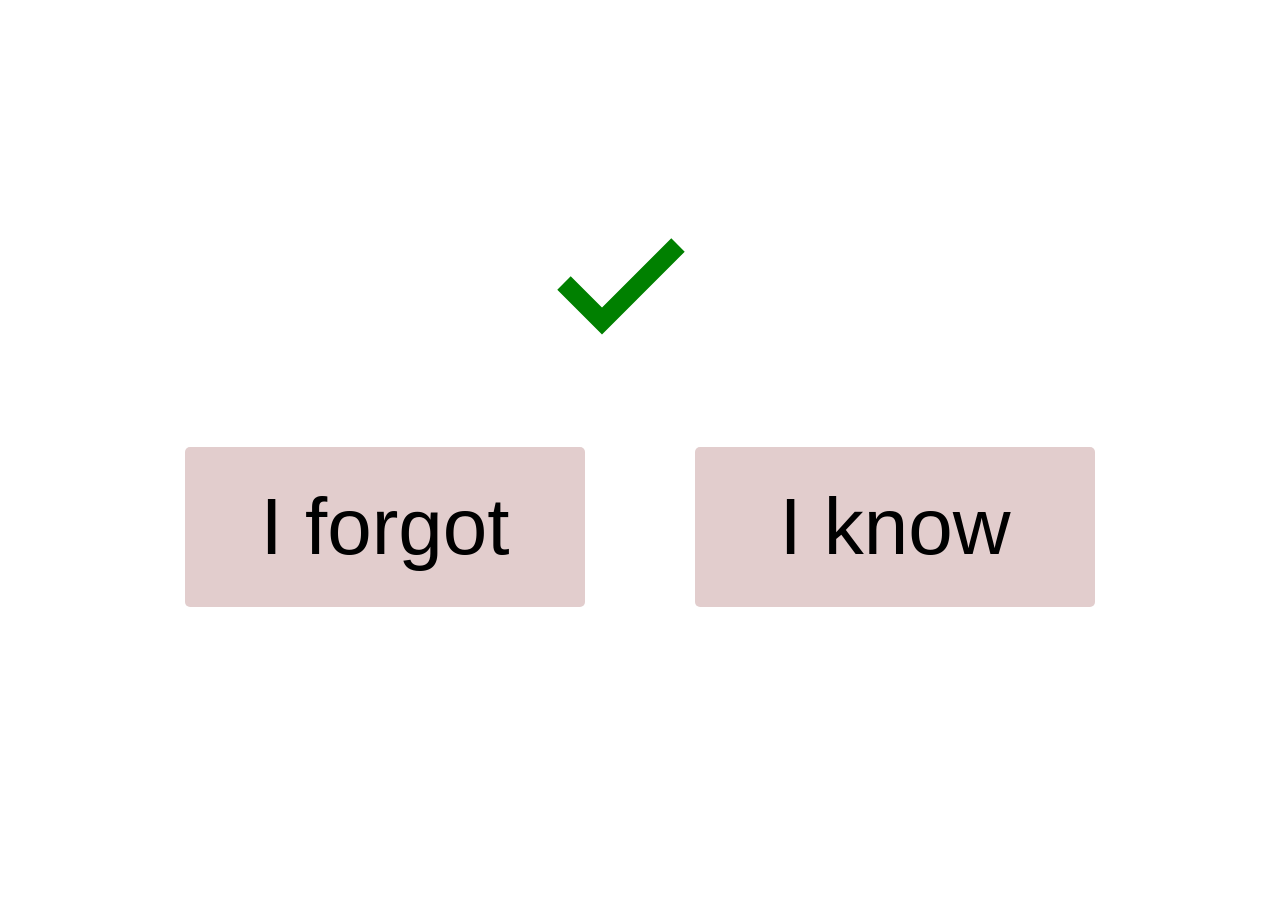
==== webapp/index.html @ d3d7dc50 "wip claude" ====
<!DOCTYPE html>
<html lang="en">
<head>
    <meta charset="UTF-8">
    <!-- viewport meta disabled for Kindle compatibility -->
    <title>Kindle-leo Flashcards</title>
    <link rel="stylesheet" href="style.css">
</head>
<body>
    <div class="content-container">
        <img id="checkMark" src="svg/check.svg" alt="Check Mark">
        <div id="word" class="word"></div>
        <div class="buttons">
            <button id="forgotBtn">I forgot</button>
            <button id="knowBtn">I know</button>
        </div>
        <div id="answer"></div>
        <div id="context" class="context"></div>
    </div>
    <script src="script.js"></script>
</body>
</html>
---- webapp/style.css ----
body {
    /* background-color: #99d6a4; */
    caret-color: transparent; /* hide caret */
}

.content-container {
    padding-top: 20vh; /* Adds space at the top */
    text-align: center; /* Center aligns the text */
    font-size: 120px;
}

.word {
    /* color: #4CAF50; */
    color: black;
}

buttons{
}
button {
    cursor: pointer; /* Changes the cursor to pointer when hovering over buttons */
    /* vw not working on kindle */
    /* font-size: 10vw; */
    font-size: 80px;
    padding: 1vh 2vw; /* Adds padding inside the buttons, making them taller and wider */
    min-width: 400px; /* Ensures buttons have a minimum width */
    min-height: 160px; /* Ensures buttons have a minimum height */
    margin: 40px; /* Adds some space around each button */
    border: none; /* Removes the border, optional */
    border-radius: 5px; /* Adds rounded corners, optional */
    background-color: #e2cdcd; /* Bootstrap primary button color for contrast */
    transition: background-color 0.3s; /* Smooth transition for hover effect, optional */
}
button:hover {
    background-color: #aaaaaa;
}

#checkMark {
    width: 15%;
}

#answer {
    /* color: #555; */
    color: black;

}
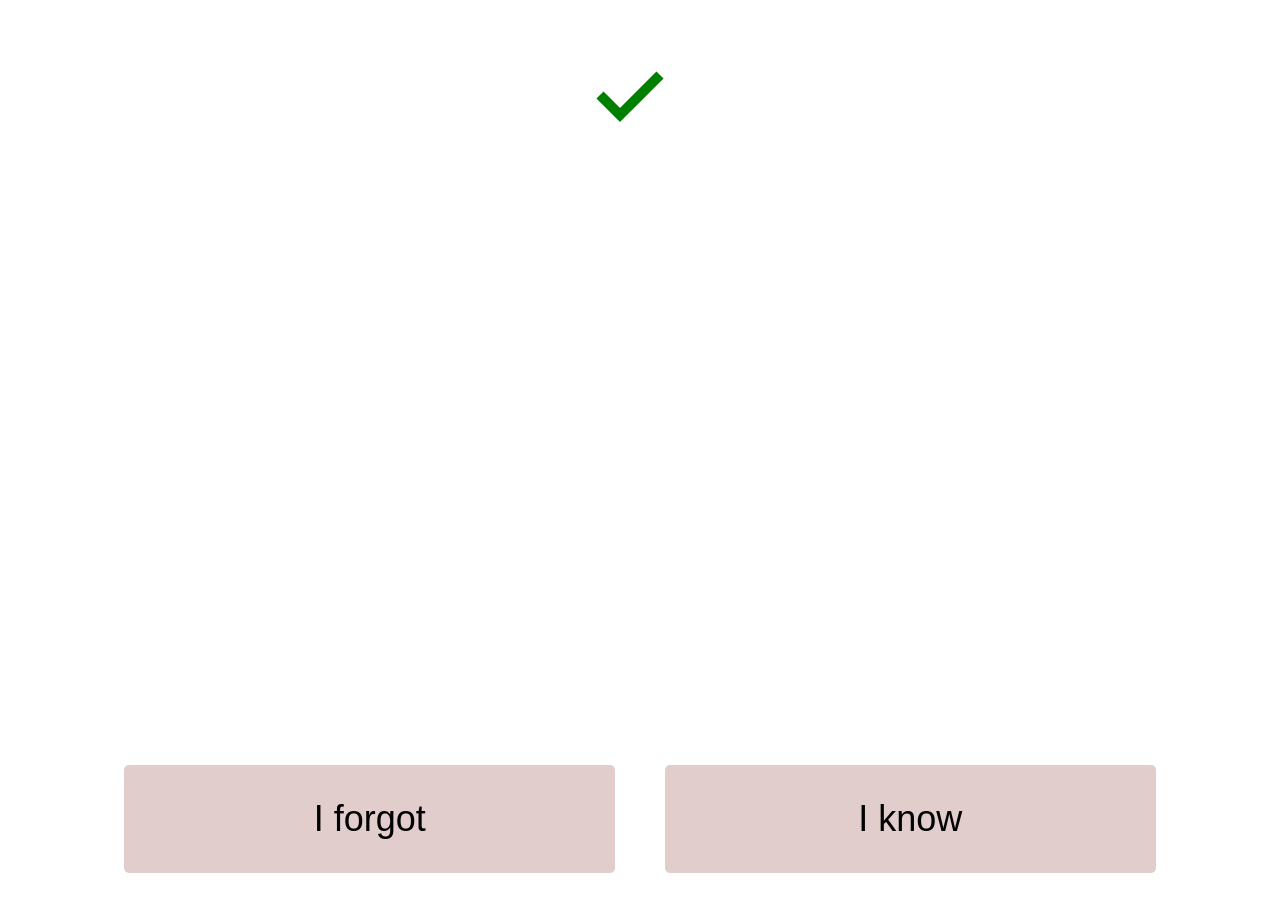
==== commit e2d7322a: "redesign webapp" ====
--- a/webapp/index.html
+++ b/webapp/index.html
@@ -10,12 +10,12 @@
     <div class="content-container">
         <img id="checkMark" src="svg/check.svg" alt="Check Mark">
         <div id="word" class="word"></div>
+        <div id="answer"></div>
+        <div id="context" class="context"></div>
         <div class="buttons">
             <button id="forgotBtn">I forgot</button>
             <button id="knowBtn">I know</button>
         </div>
-        <div id="answer"></div>
-        <div id="context" class="context"></div>
     </div>
     <script src="script.js"></script>
 </body>
--- a/webapp/style.css
+++ b/webapp/style.css
@@ -1,45 +1,111 @@
+* {
+    margin: 0;
+    padding: 0;
+    box-sizing: border-box;
+}
+
 body {
-    /* background-color: #99d6a4; */
     caret-color: transparent; /* hide caret */
+    height: 100vh;
+    overflow: hidden;
+    display: flex;
+    align-items: flex-start;
+    justify-content: center;
 }
 
 .content-container {
-    padding-top: 20vh; /* Adds space at the top */
     text-align: center; /* Center aligns the text */
-    font-size: 120px;
+    width: 100%;
+    min-height: 100vh;
+    max-height: 100vh;
+    overflow-y: auto;
+    padding: 5vh 2% 3vh 2%;
+    display: flex;
+    flex-direction: column;
+    align-items: center;
+    justify-content: flex-start;
+    gap: 5vh;
 }
 
 .word {
     /* color: #4CAF50; */
     color: black;
+    font-size: 10vh;
+    max-width: 90%;
+    word-wrap: break-word;
+    line-height: 1.2;
 }
 
-buttons{
+.buttons {
+    display: flex;
+    flex-wrap: nowrap;
+    justify-content: center;
+    width: 100%;
+    margin-top: auto;
 }
+
 button {
     cursor: pointer; /* Changes the cursor to pointer when hovering over buttons */
-    /* vw not working on kindle */
-    /* font-size: 10vw; */
-    font-size: 80px;
-    padding: 1vh 2vw; /* Adds padding inside the buttons, making them taller and wider */
-    min-width: 400px; /* Ensures buttons have a minimum width */
-    min-height: 160px; /* Ensures buttons have a minimum height */
-    margin: 40px; /* Adds some space around each button */
-    border: none; /* Removes the border, optional */
-    border-radius: 5px; /* Adds rounded corners, optional */
-    background-color: #e2cdcd; /* Bootstrap primary button color for contrast */
-    transition: background-color 0.3s; /* Smooth transition for hover effect, optional */
+    font-size: 4vh;
+    padding: 2vh 0.5%;
+    width: 40%;
+    min-height: 12vh;
+    margin: 0 2%;
+    border: none; /* Removes the border */
+    border-radius: 5px; /* Adds rounded corners */
+    background-color: #e2cdcd;
+    transition: background-color 0.3s; /* Smooth transition for hover effect */
+    white-space: nowrap; /* Prevents button text from wrapping */
+    overflow: hidden;
+    text-overflow: ellipsis;
 }
+
 button:hover {
     background-color: #aaaaaa;
 }
 
 #checkMark {
     width: 15%;
+    max-width: 100px;
 }
 
 #answer {
     /* color: #555; */
     color: black;
+    font-size: 5vh;
+    max-width: 90%;
+    line-height: 1.3;
+}
 
+#context {
+    color: #555;
+    font-size: 4vh;
+    max-width: 90%;
+    line-height: 1.4;
+    font-style: italic;
 }
+
+/* Kindle-specific styles for grayscale e-ink display */
+.kindle-mode {
+    background-color: white !important;
+}
+
+.kindle-mode button {
+    background-color: #ddd !important;
+    transition: none !important; /* Remove animations for Kindle */
+    border: 2px solid #000; /* Add border for better visibility on e-ink */
+}
+
+.kindle-mode button:hover {
+    background-color: #ccc !important;
+}
+
+.kindle-mode #answer,
+.kindle-mode #context {
+    color: #000 !important; /* Pure black for better contrast on e-ink */
+}
+
+.kindle-mode #checkMark {
+    /* Reduce or hide animations on Kindle */
+    transition: none !important;
+}
